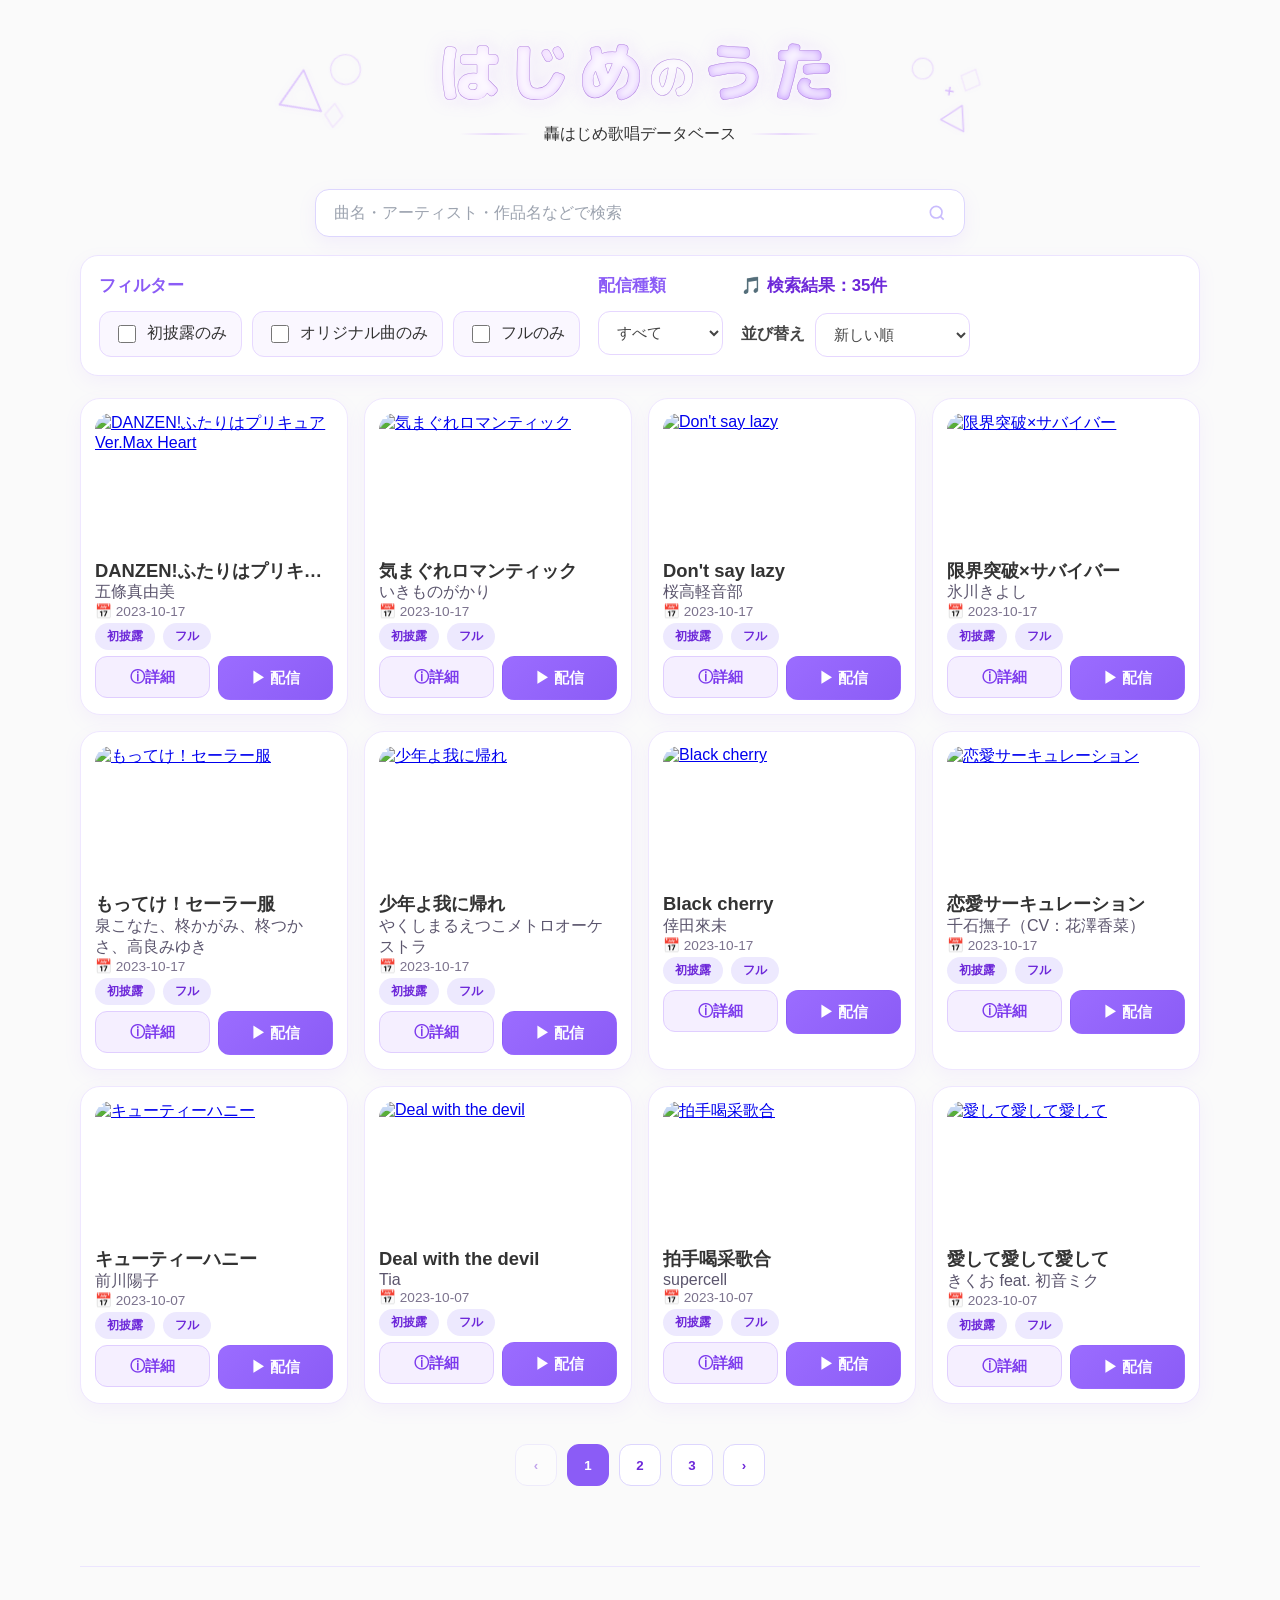
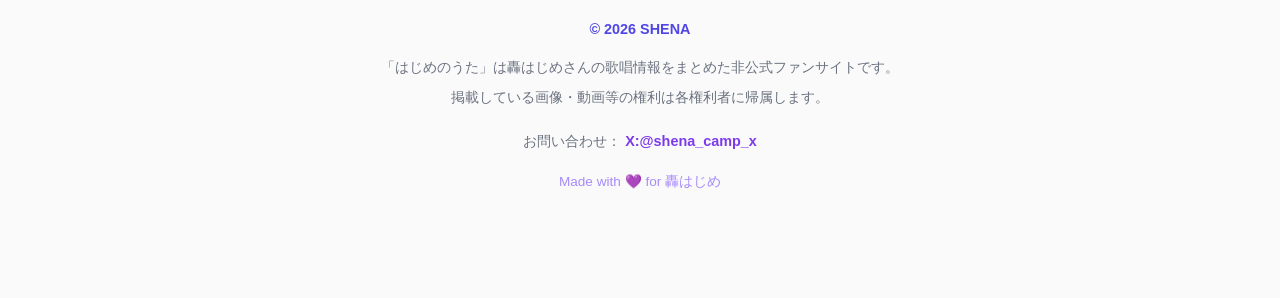
==== index.html @ 0d9c431d "20260808_Add Google Analytics" ====
<!DOCTYPE html>
<html lang="ja">
<head>
  <!-- Google tag (gtag.js) -->
<script async src="https://www.googletagmanager.com/gtag/js?id=G-S7LTCV2K3W"></script>
<script>
  window.dataLayer = window.dataLayer || [];
  function gtag(){dataLayer.push(arguments);}
  gtag('js', new Date());

  gtag('config', 'G-S7LTCV2K3W');
</script>
  <meta charset="UTF-8">
  <meta name="viewport" content="width=device-width, initial-scale=1.0">
  <title>はじめのうた | 轟はじめ歌唱データベース</title>
  <link rel="preconnect" href="https://fonts.googleapis.com">
  <link rel="preconnect" href="https://fonts.gstatic.com" crossorigin>
  <link href="https://fonts.googleapis.com/css2?family=M+PLUS+Rounded+1c:wght@400;700;800&family=Zen+Maru+Gothic:wght@400;700;900&display=swap" rel="stylesheet">
  <link rel="stylesheet" href="./style.css">
</head>
<body>
  <div class="page-title">
    <svg class="title-decor title-decor-left" viewBox="0 0 140 140" aria-hidden="true">
      <polygon class="decor-shape decor-triangle" points="-2,52 46,22 46,82" />
      <circle class="decor-shape decor-circle" cx="92" cy="38" r="20" />
      <polygon class="decor-shape decor-diamond" points="72,80 84,96 72,112 60,96" />
    </svg>
  
    <div class="title-content">
      <h1>
        はじめ<span class="small-no">の</span>うた
      </h1>
      <p class="subtitle">轟はじめ歌唱データベース</p>
    </div>
  
    <svg class="title-decor title-decor-right" viewBox="0 0 160 160" aria-hidden="true">
      <circle class="decor-shape decor-circle" cx="38" cy="44" r="16" />
      <polygon class="decor-shape decor-diamond" points="104,24 120,42 104,60 88,42" />
      <path class="decor-shape decor-plus" d="M92 70h-14M85 63v14" />
      <polygon class="decor-shape decor-triangle" points="70,116 104,96 104,136" />
    </svg>
  </div>
  <div class="sticky-search-area">
  <div class="search-wrapper">
   <input
    type="text"
    id="search"
    placeholder="曲名・アーティスト・作品名などで検索">
  </div>
  <div class="filter-area">

    <button
    type="button"
    id="filter-toggle"
    class="filter-toggle">
    <span class="filter-toggle-text">
        絞り込み・並び替え
    </span>
    <span id="filter-toggle-icon">▼</span>
    </button>
   <div id="filter-content">

    <div class="filter-section">
      <div class="filter-title">フィルター</div>
      <div class="filter-options">
        <label><input type="checkbox" id="filter-first"> 初披露のみ</label>
        <label><input type="checkbox" id="filter-original"> オリジナル曲のみ</label>
        <label><input type="checkbox" id="filter-full"> フルのみ</label>
      </div>
    </div>

    <div class="filter-section">
      <div class="filter-title">配信種類</div>
      <select id="filter-stream-type">
        <option value="all">すべて</option>
        <option value="karaoke">歌枠</option>
        <option value="live">ライブ</option>
        <option value="relay">歌枠リレー</option>
        <option value="collaboration">コラボ</option>
        <option value="event">イベント</option>
        <option value="others">その他</option>
      </select>
    </div>

    <div class="filter-section result-area">
    <div id="result-count" class="filter-title">
        🎵 検索結果：0件
    </div>
      <div class="sort-row">
        <label for="sort-order">並び替え</label>
        <select id="sort-order">
          <option value="newest">新しい順</option>
          <option value="oldest">古い順</option>
          <option value="title">曲名順</option>
          <option value="artist">アーティスト順</option>
        </select>
      </div>
    </div>
   </div>
  </div>
  </div>
 </div>
  <div id="result">読み込み中...</div>

  <nav
  id="pagination"
  class="pagination"
  aria-label="ページネーション">
  </nav>

  <div id="modal-overlay" class="modal-overlay hidden" aria-hidden="true">
  <div class="modal-content" role="dialog" aria-modal="true" aria-labelledby="modal-title">

    <div class="modal-header">
      <button
        type="button"
        class="modal-close"
        aria-label="閉じる">
        &times;
      </button>
    </div>

    <div class="modal-body">

      <div class="modal-thumbnail-wrap">

    <a
      id="modal-thumbnail-link"
      href="#"
      target="_blank"
      rel="noopener noreferrer">
      <img
          id="modal-thumbnail"
          class="modal-thumbnail"
          src=""
          alt="">
    </a>

      <div class="modal-info-grid">

        <div class="modal-info-card">
          <div class="modal-info-label">🎵 曲名</div>
          <div id="modal-song-title" class="modal-info-value"></div>
        </div>

        <div class="modal-info-card">
          <div class="modal-info-label">👤 アーティスト</div>
          <div id="modal-artist" class="modal-info-value"></div>
        </div>

        <div class="modal-info-card">
          <div class="modal-info-label">📺 作品名</div>
          <div id="modal-work-title" class="modal-info-value"></div>
        </div>

      </div>

      <div class="modal-section">
        <div class="modal-section-title">
          配信情報
        </div>

        <div
          id="modal-stream-info"
          class="modal-section-list">
        </div>
      </div>

      <div class="modal-section">
        <div class="modal-section-title">
          歌唱情報
        </div>

        <div
          id="modal-singing-info"
          class="modal-badge-group">
        </div>
      </div>

      <div
        id="modal-duet-partner-section"
        class="modal-section hidden">

        <div class="modal-section-title">
          デュエット相手
        </div>

        <div
          id="modal-duet-partner"
          class="modal-info-value">
        </div>

      </div>

    </div>
    </div>
    <div class="modal-footer">
      <a
        id="modal-watch-button"
        class="modal-action-button"
        href="#"
        target="_blank"
        rel="noopener noreferrer">
        ▶ 配信を見る
      </a>
    </div>

  </div>
 </div>

 <button
  id="back-to-top"
  class="back-to-top"
  aria-label="ページ上部へ戻る">
  ↑
 </button>

 <footer class="site-footer">
  <p class="footer-copy">
    © 2026 SHENA
  </p>

  <p class="footer-text">
    「はじめのうた」は轟はじめさんの歌唱情報をまとめた非公式ファンサイトです。
  </p>

  <p class="footer-text">
    掲載している画像・動画等の権利は各権利者に帰属します。
  </p>

  <p class="footer-contact">
    お問い合わせ：
    <a
      href="https://x.com/shena_camp_x"
      target="_blank"
      rel="noopener noreferrer">
      X:@shena_camp_x
    </a>
  </p>
  
  <p class="footer-message">
  Made with 💜 for 轟はじめ
 </p>
</footer>

  <script src="./app.js"></script>
</body>
</html>
---- style.css ----
body {
  font-family: "Segoe UI", sans-serif;
  background: #fafafa;
  padding: 24px 20px 40px;
  color: #333;
  max-width: 1120px;
  margin: 0 auto;
  position:relative;
}

.page-title {
  position: relative;
  text-align: center;
  margin: 8px 0 28px;
  padding: 4px 0 0;
  isolation: isolate;
}

.title-content {
  position: relative;
  z-index: 1;
  display: inline-block;
}

.title-decor {
  position: absolute;
  top: 50%;
  width: 104px;
  height: 104px;
  transform: translateY(-50%);
  pointer-events: none;
  opacity: 0.95;
  z-index: 0;
  overflow: visible;

  transition: all 0.3s ease;
}

.title-decor-left {
  left: 18%;
  transform: translateY(-50%) rotate(-11deg);
}

.title-decor-right {
  right: 18%;
  transform: translateY(-50%) rotate(9deg);
}

.decor-shape {
  fill: none;
  stroke: #ffffff;
  stroke-width: 2.4;
  stroke-linecap: round;
  stroke-linejoin: round;
  filter: drop-shadow(0 0 8px rgba(181,124,255,.22));
  animation: floatDecor 6s ease-in-out infinite;
  transform-origin: center center;
}

.decor-triangle {
  stroke: #c79cff;
  fill: none;
  opacity: 0.55;
  animation-duration: 6.4s;
  animation-delay: -1s;
  transform: rotate(-12deg);
  transform-origin: center;
}

.decor-circle {
  stroke: #d9b8ff;
  fill: none;
  opacity: 0.45;
  animation-duration: 5.4s;
  animation-delay: -0.6s;
  stroke-width: 1.8;
}

.decor-diamond {
  stroke: #e6ccff;
  fill: none;
  opacity: 0.40;
  animation-duration: 6.8s;
  animation-delay: -1.4s;
  transform: rotate(16deg);
  transform-origin: center;
}

.decor-plus {
  stroke: #b57cff;
  stroke-width: 2.8;
  opacity: 0.50;
  animation-duration: 5.8s;
  animation-delay: -2s;
  transform: scale(.82);
  transform-origin: center;
}

@keyframes floatDecor {
  0%, 100% {
    transform: translateY(0) rotate(0deg);
  }
  50% {
    transform: translateY(-3px) rotate(1.4deg);
  }
}

@media (max-width: 768px) {
  .title-decor {
    width: 72px;
    height: 72px;
    opacity: 0.8;
  }

  .title-decor-left {
    left: 2%;
  }

  .title-decor-right {
    right: 2%;
  }

  .decor-shape {
    stroke-width: 2;
  }
}
.page-title h1 {
  font-family: "M PLUS Rounded 1c", "Zen Maru Gothic", "Segoe UI", sans-serif;
  font-size: clamp(2.8rem, 6vw, 4rem);
  font-weight: 900;
  margin: 0 0 2px;
  line-height: 1.12;
  letter-spacing: 0.1em;

  color: #ffffff;
  background: linear-gradient(
   135deg,
   #ffffff 0%,
   #f4ddff 20%,
   #d9b8ff 55%,
   #b57cff 100%
  );
  -webkit-background-clip: text;
  background-clip: text;
  -webkit-text-fill-color: transparent;

  text-shadow:
    0 0 8px rgba(255,255,255,.9),
    0 0 18px rgba(191,139,255,.25);

  -webkit-text-stroke: 0.5px #b387de;
}

.small-no{
    font-size:0.72em;
    display:inline-block;
    transform:translateY(-0.05em);
}

.page-title .subtitle{
    display:flex;
    align-items:center;
    justify-content:center;
    gap:14px;
}

.page-title .subtitle::before,
.page-title .subtitle::after{
    content:"";
    width:70px;
    height:2px;
    border-radius:999px;
    background:linear-gradient(
        to right,
        transparent,
        #d9b8ff,
        transparent
    );
    opacity:.55;
}

#search {
  display: block;
  width: 100%;
  max-width: 650px;
  box-sizing: border-box;

  padding: 14px 52px 14px 18px;

  border: 1px solid #ddd6fe;
  border-radius: 14px;

  font-size: 1rem;

  margin: 0 auto 18px;

  background: #ffffff;

  box-shadow:
    0 6px 18px rgba(181,124,255,.10);

  transition:
    .25s ease;
}

#search:focus {
  outline: none;

  border-color: #b57cff;

  box-shadow:
    0 0 0 4px rgba(181,124,255,.18),
    0 10px 24px rgba(181,124,255,.18);
}

#search::placeholder{
    color:#9ca3af;
    transition:.25s;
}

#search:focus::placeholder{
    color:#c4b5fd;
}

.filter-area {
  background: #ffffff;
  border: 1px solid #ece4ff;
  border-radius: 18px;
  padding: 18px;
  margin-bottom: 22px;
  box-shadow:
    0 6px 18px rgba(181,124,255,.08);
  display: flex;
  flex-wrap: wrap;
  gap: 18px;
}

.filter-section {
  display: flex;
  flex-direction: column;
  gap: 8px;
}

.filter-title{
  font-size:1.05rem;
  font-weight:800;
  color:#8b5cf6;
  margin-bottom:6px;
}

.filter-options {
  display: flex;
  flex-wrap: wrap;
  gap: 10px;
}

.filter-options label{
  display:inline-flex;
  align-items:center;
  gap:8px;
  padding:10px 14px;
  background:#faf7ff;
  border:1px solid #e7d9ff;
  border-radius:12px;
  cursor:pointer;
  transition:.2s;
}

.filter-options input[type="checkbox"]{
  accent-color:#8b5cf6;
  width:18px;
  height:18px;
  cursor:pointer;
}

.filter-options label:hover{
  background:#f6f1ff;
  border-color:#c4b5fd;
  transform:translateY(-1px);
  box-shadow:0 4px 12px rgba(181,124,255,.10);
}

.filter-section select{
  height: 44px;
  padding: 0 14px;
  border: 1px solid #e6d7ff;
  border-radius: 12px;
  background: #ffffff;
  font-size: 0.95rem;
  font-weight: 500;
  color: #444;
  cursor: pointer;
  transition: .2s;
}

.filter-section select:hover {
  border-color: #b57cff;
}

.filter-section select:focus{
  outline: none;
  border-color: #9b6cff;
  box-shadow: 0 0 0 3px rgba(181,124,255,.18);
}

#song-list {
  display: grid;
  grid-template-columns: repeat(auto-fill, minmax(260px, 1fr));
  gap: 16px;
  padding: 0px;
}

.song-card {
  background:#ffffff;
  border:1px solid #efe7ff;
  border-radius:20px;
  padding:14px;
  display:flex;
  flex-direction:column;
  gap:12px;
  box-shadow:
      0 6px 18px rgba(181,124,255,.08);
  transition:
      transform .22s ease,
      box-shadow .22s ease,
      border-color .22s ease;
}

.song-card:hover{
  transform:translateY(-6px);
  border-color:#d8c0ff;
  box-shadow:
      0 14px 34px rgba(181,124,255,.16);
}

.song-title {
  font-size: 1.15rem;
  font-weight: 800;
  margin: 0;
  line-height: 1.3;

  white-space: nowrap;
  overflow: hidden;
  text-overflow: ellipsis;
}

.artist {
  color: #5b556d;
  font-size: 1rem;
  margin: 0;
}

.live-date {
  color: #7b728d;
  font-size: 0.85rem;
  font-weight: 500;
}

.badge-row {
  display: flex;
  flex-wrap: wrap;
  gap: 8px;
  margin-top: 4px;
}

.badge-pill {
  display: inline-flex;
  align-items: center;
  padding: 5px 12px;
  border-radius: 999px;
  font-size: 0.78rem;
  font-weight: 700;
  background: #f3f4f6;
  color: #374151;
}

.badge-first{
    background:#ede9fe;
    color:#6d28d9;
}

.badge-full{
    background:#ede9fe;
    color:#6d28d9;
}

.badge-original{
    background:#f5f3ff;
    color:#7c3aed;
}

.card-actions{
    display:flex;
    gap:8px;
    margin-top:6px;
}

.card-button,
.live-link {
  flex: 1;
  text-align: center;
  border-radius: 12px;
  height: 42px;
  padding: 0 14px;
  display: flex;
  align-items: center;
  justify-content: center;
  font-size: 0.92rem;
  font-weight: 700;
  text-decoration: none;
  border: 1px solid transparent;
  transition:
    background-color .2s ease,
    transform .15s ease,
    box-shadow .2s ease;
}

.card-button{
    background:#f5efff;
    border:1px solid #e0ceff;
    color:#7c3aed;
    cursor:pointer;
}

.card-button:hover{
    background:#efe6ff;
    transform:translateY(-2px);
    box-shadow:
        0 6px 18px rgba(181,124,255,.18);
}

.live-link{
    background:linear-gradient(
        135deg,
        #9b6cff,
        #8b5cf6
    );
    color:#fff;
}

.live-link:hover{
    background:#8b5cf6;
    transform:translateY(-2px);
    box-shadow:
        0 6px 18px rgba(181,124,255,.18);
}

.thumbnail {
  width: 100%;
  aspect-ratio: 16 / 9;
  display: block;
  object-fit: cover;
  border-radius: 16px;
  margin-bottom: 12px;
  transition:
    transform .25s ease;
  cursor:pointer;
}

.thumbnail-link{
    display:block;
    overflow:hidden;
    border-radius:16px;
}

.song-card:hover .thumbnail{

    transform:scale(1.02);

}

.result-area {
  display: flex;
  flex-direction: column;
  gap: 10px;
  min-width: 260px;
  flex:1;
}

#result-count{
  font-size:1.05rem;
  font-weight:800;
  color:#6d28d9;
}

.sort-row {
  display: flex;
  align-items: center;
  gap: 10px;
  flex-wrap: wrap;
}

.sort-row label {
  font-weight: 600;
  color: #444;
}

.sort-row select {
  height: 44px;
  padding: 0 14px;
  border: 1px solid #e6d7ff;
  border-radius: 12px;
  background: #ffffff;
  font-size: 0.95rem;
  font-weight: 500;
  color: #444;
  cursor: pointer;
  transition: .2s;
}

.sort-row select:hover {
  border-color: #b57cff;
}

.sort-row select:focus {
  outline: none;
  border-color: #9b6cff;
  box-shadow: 0 0 0 3px rgba(181,124,255,.18);
}

body.modal-open {
  overflow: hidden;
}

.modal-overlay {
  position: fixed;
  inset: 0;
  z-index: 1000;
  display: flex;
  align-items: center;
  justify-content: center;
  padding: 24px;
  background: rgba(32, 18, 71, 0.45);
  backdrop-filter: blur(6px);
}

.modal-overlay.hidden {
  display: none;
}

.modal-content {
  width: min(700px, 100%);
  max-width: 700px;
  max-height: 90vh;
  overflow-y: auto;
  scrollbar-gutter: stable;
  overflow-x: hidden;
  background: #ffffff;
  border-radius: 24px;
  box-shadow: 0 30px 70px rgba(87, 63, 140, 0.18);
  display: flex;
  flex-direction: column;
}

.modal-header{
    position:sticky;
    top:0;

    display:flex;
    justify-content:flex-end;

    padding:18px 24px 8px;

    background:#fff;

    z-index:20;
}

.modal-header h2 {
  margin: 0;
  font-size: 1.35rem;
}

.modal-subtitle {
  margin: 6px 0 0;
  color: #6b7280;
  font-size: 0.95rem;
}

.modal-close {
  border: none;
  background: #f4f1ff;
  color: #4b3c86;
  width: 42px;
  height: 42px;
  border-radius: 50%;
  font-size: 1.5rem;
  cursor: pointer;
}

.modal-body {
  padding:8px 24px 24px;
  display: grid;
  gap: 20px;
}

.modal-thumbnail-wrap {
  width: 100%;
  overflow: hidden;
  border-radius: 18px;
}

.modal-thumbnail {
    width:100%;
    aspect-ratio:16/9;
    object-fit:cover;
    display:block;
    cursor:pointer;
    transition:
        transform .25s ease,
        filter .25s ease;
}

#modal-thumbnail-link{
    display:block;
    overflow:hidden;
    border-radius:18px;
}

#modal-thumbnail-link:hover .modal-thumbnail{
    transform:scale(1.03);
    filter:brightness(.94);
}

#modal-thumbnail-link{
    display:block;
    border-radius:18px;
    overflow:hidden;
}

.thumbnail-link:hover .thumbnail,
#modal-thumbnail-link:hover .modal-thumbnail{

    transform:scale(1.03);

    filter:brightness(.95);

}

.modal-info-grid {
  display: grid;
  gap: 14px;
  margin-top: 16px;
}

.modal-info-card {
  display: grid;
  gap: 8px;
  padding: 18px;
  background: #f8f2ff;
  border-radius: 18px;
}

.modal-info-label {
  font-size: 0.88rem;
  color: #6b7280;
  font-weight: 700;
}

.modal-info-value {
  font-size: 1rem;
  font-weight: 700;
  color: #1f2937;
  line-height: 1.5;
  word-break: break-word;
}

.modal-section {
  display: grid;
  gap: 12px;
  margin-top: 16px;
}

.modal-section-title {
  font-size: 0.95rem;
  color: #4b5563;
  font-weight: 700;
}

.modal-section-list {
  display: grid;
  gap: 10px;
}

.modal-info-row {
  display: flex;
  justify-content: space-between;
  gap: 16px;
  padding: 12px 16px;
  background: #f9fafb;
  border-radius: 12px;
  align-items:flex-start;
}

.modal-info-row .modal-info-label {
  min-width:120px;
  flex-shrink:0;
  white-space:nowrap;
}

.modal-info-row .modal-info-value{
  flex:1;
  text-align:left;
  white-space:normal;
  word-break:break-word;
}

.modal-badge-group {
  display: flex;
  flex-wrap: wrap;
  gap: 10px;
}

.modal-badge {
  display: inline-flex;
  align-items: center;
  gap: 8px;
  padding: 10px 14px;
  border-radius: 999px;
  background:#ede9fe;
  color:#6d28d9;
  font-weight: 700;
  font-size: 0.95rem;
}

.modal-badge--active {
  background:#ede9fe;
  color:#6d28d9;
}

.hidden {
  display: none;
}

.modal-footer {
  padding:20px 24px 28px;
}

.modal-action-button {
  display: inline-flex;
  width: 100%;
  box-sizing:border-box;
  justify-content: center;
  padding: 15px 18px;
  border-radius: 16px;
  background: #7c3aed;
  color: #ffffff;
  font-size: 1rem;
  font-weight: 800;
  text-decoration: none;
  transition:
    background-color .2s ease,
    transform .2s ease,
    box-shadow .2s ease;
}

.modal-action-button:hover{
  background:#6d28d9;
  transform:translateY(-2px);
  box-shadow:0 8px 20px rgba(124,58,237,.28);
}

@media (max-width: 560px) {
  .modal-content {
    border-radius: 18px;
  }

  .modal-header,
  .modal-body,
  .modal-footer {
    padding-left: 18px;
    padding-right: 18px;
  }
}

.modal-content{
    scrollbar-width:thin;
    scrollbar-color:#d8c3ff transparent;
}

.modal-content::-webkit-scrollbar{
    width:8px;
}

.modal-content::-webkit-scrollbar-track{
    margin:18px 0;
    background:transparent;
}

.modal-content::-webkit-scrollbar-thumb{
    background:#d8c3ff;
    border-radius:999px;
}

.search-wrapper{
    position:relative;
    max-width:650px;
    margin:0 auto 18px;
}

.search-wrapper::after{
    content:"";

    position:absolute;

    right:18px;
    top:50%;

    width:20px;
    height:20px;

    transform:translateY(-50%);

    background-repeat:no-repeat;
    background-size:contain;

    background-image:url("data:image/svg+xml,%3Csvg xmlns='http://www.w3.org/2000/svg' fill='none' viewBox='0 0 24 24' stroke='%23c4b5fd' stroke-width='2'%3E%3Ccircle cx='11' cy='11' r='7'/%3E%3Cpath d='m20 20-4-4'/%3E%3C/svg%3E");

    pointer-events:none;

    opacity:.9;

    transition:.25s ease;
}

.search-wrapper:focus-within::after{
    opacity:1;
    transform:translateY(-50%) scale(1.08);
}

/* フィルター開閉ボタン（PCでは非表示） */
.filter-toggle{
    display:none;
}

#filter-content{
  display: contents;
}

/* ==========================================
   Responsive（768px以下）
========================================== */

@media (max-width:768px){

  body{
    padding: 12px;
  }


  /* ==========================================
   上部固定エリア
========================================== */

 .sticky-search-area{
    position: sticky;
    top: 0;
    z-index: 100;

    background:#fafafa;

    padding-top:12px;
    padding-bottom:12px;

  }
  /* ---------- タイトル ---------- */

  .page-title{
    margin-bottom:20px;
  }

  .title-decor{
    display:none;
  }

  .page-title h1{
    font-size:2.7rem;
  }

  .page-title .subtitle::before,
  .page-title .subtitle::after{
    width:40px;
  }

  /* ---------- 検索 ---------- */

  .search-wrapper{
    margin-bottom:16px;
  }

  #search{
    max-width:100%;
    margin-bottom:0;
    padding:14px 48px 14px 16px;
  }

  /* ---------- フィルター ---------- */
  .filter-toggle{

    display:flex;
    align-items:center;
    justify-content:space-between;

    width:100%;


    padding:12px 18px;

    background:#fff;
    border:none;
    box-sizing:border-box;

    font-family:inherit;
    font-size:1rem;
    font-weight:700;
    color:#7b2ff7;

    cursor:pointer;
}

  .filter-toggle:hover{

    color:#6d28d9;

  }

.filter-toggle:focus-visible{
    outline:none;
}

#filter-toggle-icon{

    display:inline-block;

    font-size:.9rem;

    transition:transform .25s ease;

}

.filter-toggle-text{

    display:flex;

    align-items:center;

    gap:10px;

}

.filter-icon{

    font-size:1rem;

}

  #filter-content{

    display:block;

    max-height:0;

    opacity:0;

    overflow:hidden;

    padding:0 18px;

    transition:
      max-height .35s ease,
      opacity .25s ease,
      padding .25s ease;

}

 #filter-content.open{

    max-height:700px;

    opacity:1;

    padding:0 18px 18px;

}

  .filter-area{

    flex-direction:column;

    gap:0;

    padding:0;

    overflow:hidden;

    border:1px solid #ddd6fe;
    border-radius:14px;

    background:#fff;

    box-shadow:
      0 4px 14px rgba(181,124,255,.08);
    margin-bottom:10px;

}

  .filter-section{
    margin-top:14px;
    width:100%;
    margin-top:22px;
    margin-bottom:0;

}
  .filter-section:last-child{
    margin-bottom:0;
  }

  .filter-options{
    flex-direction:column;
  }

  .filter-options label{
    width:100%;
    box-sizing:border-box;
  }

  .filter-section select{
    width:100%;
  }

  .result-area{
    min-width:auto;
  }

  .sort-row{
    flex-direction:column;
    align-items:stretch;
  }

  .sort-row select{
    width:100%;
  }

  /* ---------- カード ---------- */

  #song-list{
  width: 100%;
  grid-template-columns: 1fr;
  gap: 18px;
  box-sizing: border-box;
 }

  .song-card{
  width: 100%;
  max-width: 100%;
  box-sizing: border-box;
  padding: 16px;
 }

 .card-actions{
  gap:12px;
 }
  .card-button,
  .live-link{

    height:46px;

  }

  /* ---------- モーダル ---------- */

  .modal-overlay{

    padding:12px;

  }

  .modal-content{

    max-height:95vh;

    border-radius:18px;

  }

  .modal-header{

    position: sticky;

    top: 0;

    z-index: 10;

    background: rgba(255,255,255,.75);

    backdrop-filter: blur(8px);

}

  .modal-body{

    padding:8px 16px 20px;

  }

  .modal-footer{

    padding:18px 16px 20px;

  }

  .modal-info-row{

    flex-direction:column;

    gap:4px;

  }

  .modal-info-row .modal-info-label{

    min-width:auto;

  }

  #song-list{
  width:100%;
  max-width:100%;
  }

 .song-card{
  width:100%;
  max-width:100%;
  min-width:0;
  }

 .thumbnail{
  width:100%;
  max-width:100%;
  }
}

/* ==========================================
   上に戻るボタン
========================================== */

.back-to-top{

  position: fixed;

  right: max(20px, calc((100vw - 1120px) / 2 + 20px));
  bottom: 20px;

  width: 52px;
  height: 52px;

  border: none;
  border-radius: 50%;

  background: #8b5cf6;
  color: #fff;

  font-size: 1.4rem;
  font-weight: bold;

  cursor: pointer;
  opacity: 0;
  visibility: hidden;
  pointer-events: none;
  transform: translateY(12px);

  box-shadow:
    0 8px 20px rgba(139,92,246,.25);

  transition:
    opacity .25s ease,
    transform .25s ease,
    background .2s ease,
    box-shadow .2s ease;

  z-index: 999;
}

.back-to-top:hover{

  background:#7c3aed;

  transform:translateY(-3px);

  box-shadow:
    0 12px 28px rgba(139,92,246,.35);

}

.back-to-top.show{

  opacity: 1;

  visibility: visible;

  pointer-events: auto;

  transform: translateY(0);

}

/* ========================================
   Footer
======================================== */

.site-footer{
    margin-top:80px;
    padding:36px 20px 48px;

    text-align:center;

    border-top:1px solid #ece5ff;

    color:#6b7280;
    font-size:.9rem;
    line-height:1.8;
}

.footer-copy{
    font-weight:700;
    color:#4f46e5;
    margin-bottom:12px;
}

.footer-text{
    margin:4px 0;
}

.footer-contact{
    margin-top:18px;
}

.footer-contact a{
    color:#7c3aed;
    text-decoration:none;
    font-weight:600;
}

.footer-contact a:hover{
    text-decoration:underline;
}

.footer-message{
    margin-bottom:16px;
    color:#a78bfa;
    font-size:.85rem;
}

/* ========================================
   Pagination
======================================== */

.pagination{

  display:flex;
  justify-content:center;
  align-items:center;
  gap:10px;

  margin:40px 0 24px;

  flex-wrap:wrap;

}

.pagination-button{

  width:42px;
  height:42px;

  border:none;

  border-radius:12px;

  background:#ffffff;

  border:1px solid #ddd6fe;

  color:#6d28d9;

  font-weight:700;

  cursor:pointer;

  transition:.2s;

}

.pagination-button:hover{

  background:#f5efff;

  transform:translateY(-2px);

}

.pagination-button.active{

  background:#8b5cf6;

  color:#ffffff;

  border-color:#8b5cf6;

}

.pagination-button:disabled{

  opacity:.4;

  cursor:default;

  transform:none;

}

.pagination-button:disabled:hover{

  background:#ffffff;

}
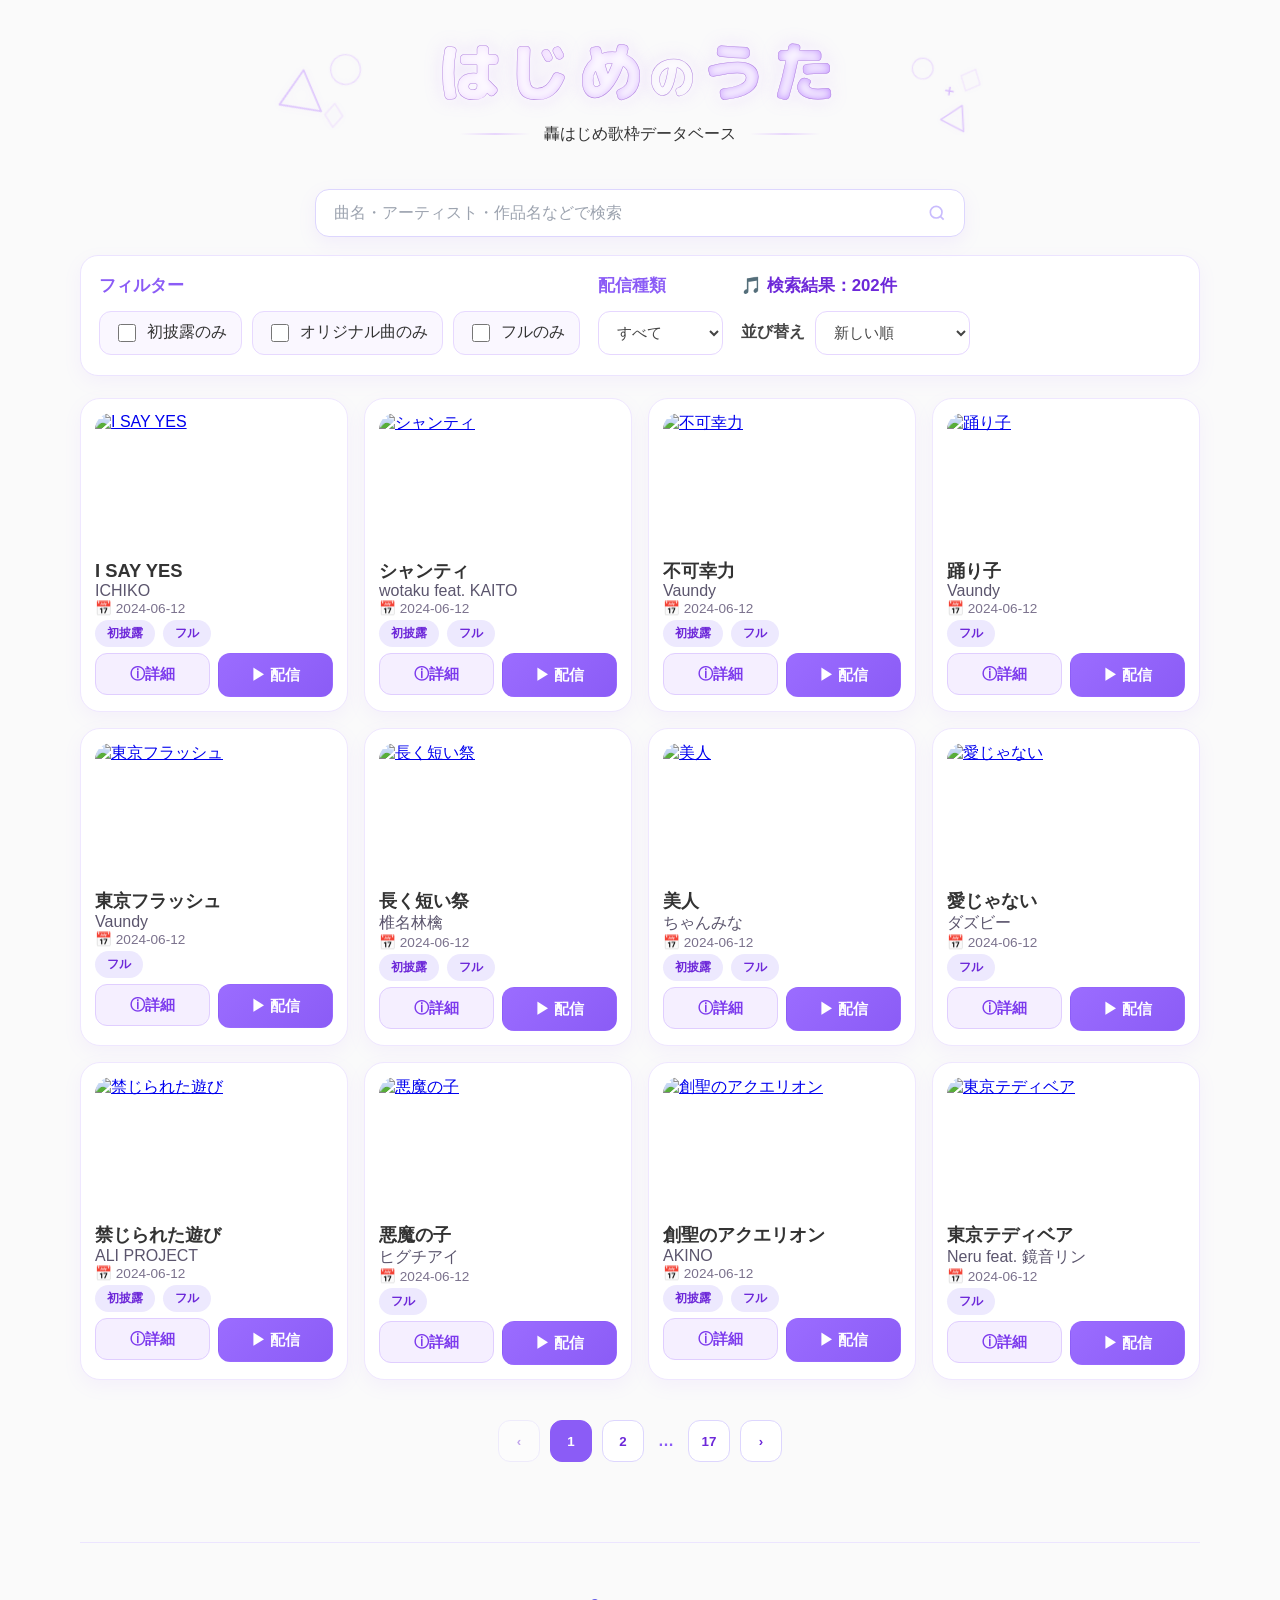
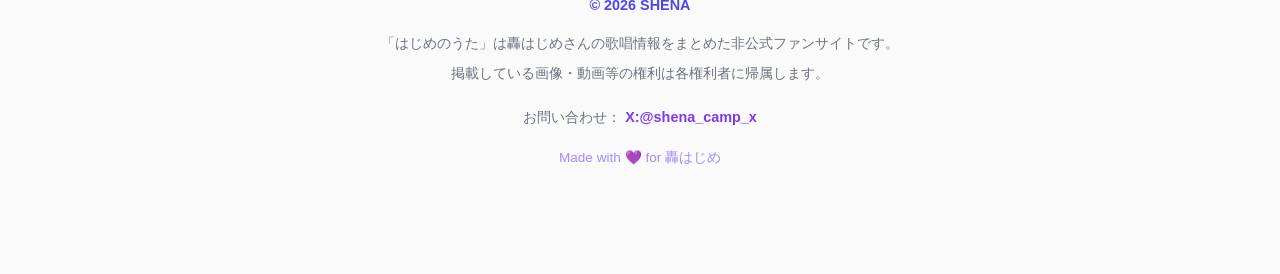
==== commit 61b80deb: "20260811_Ver.1.1.0 ・ページ番号省略表示 ・ロゴクリックで初期状態へ戻る ・フィルターUIの高さ調整 ・並び替えUIの位置調整" ====
--- a/index.html
+++ b/index.html
@@ -12,7 +12,7 @@
 </script>
   <meta charset="UTF-8">
   <meta name="viewport" content="width=device-width, initial-scale=1.0">
-  <title>はじめのうた | 轟はじめ歌唱データベース</title>
+  <title>はじめのうた | 轟はじめ歌枠データベース</title>
   <link rel="preconnect" href="https://fonts.googleapis.com">
   <link rel="preconnect" href="https://fonts.gstatic.com" crossorigin>
   <link href="https://fonts.googleapis.com/css2?family=M+PLUS+Rounded+1c:wght@400;700;800&family=Zen+Maru+Gothic:wght@400;700;900&display=swap" rel="stylesheet">
@@ -26,12 +26,12 @@
       <polygon class="decor-shape decor-diamond" points="72,80 84,96 72,112 60,96" />
     </svg>
   
-    <div class="title-content">
-      <h1>
-        はじめ<span class="small-no">の</span>うた
-      </h1>
-      <p class="subtitle">轟はじめ歌唱データベース</p>
-    </div>
+    <a href="/" class="title-content">
+     <h1>
+      はじめ<span class="small-no">の</span>うた
+     </h1>
+     <p class="subtitle">轟はじめ歌枠データベース</p>
+    </a>
   
     <svg class="title-decor title-decor-right" viewBox="0 0 160 160" aria-hidden="true">
       <circle class="decor-shape decor-circle" cx="38" cy="44" r="16" />
--- a/style.css
+++ b/style.css
@@ -20,6 +20,14 @@
   position: relative;
   z-index: 1;
   display: inline-block;
+
+  color: inherit;
+  text-decoration: none;
+}
+
+.title-content:hover {
+  color: inherit;
+  text-decoration: none;
 }
 
 .title-decor {
@@ -258,7 +266,12 @@
   display:inline-flex;
   align-items:center;
   gap:8px;
-  padding:10px 14px;
+
+  height:44px;
+  box-sizing:border-box;
+
+  padding:0 14px;
+
   background:#faf7ff;
   border:1px solid #e7d9ff;
   border-radius:12px;
@@ -493,6 +506,7 @@
 .sort-row label {
   font-weight: 600;
   color: #444;
+  transform: translateY(-2px);
 }
 
 .sort-row select {
@@ -506,6 +520,7 @@
   color: #444;
   cursor: pointer;
   transition: .2s;
+  transform: translateY(-2px);
 }
 
 .sort-row select:hover {
@@ -1323,4 +1338,17 @@
 
   background:#ffffff;
 
+}
+
+.pagination-ellipsis{
+  display:flex;
+  align-items:center;
+  justify-content:center;
+
+  width:24px;
+  height:42px;
+
+  color:#8b5cf6;
+  font-weight:700;
+  user-select:none;
 }
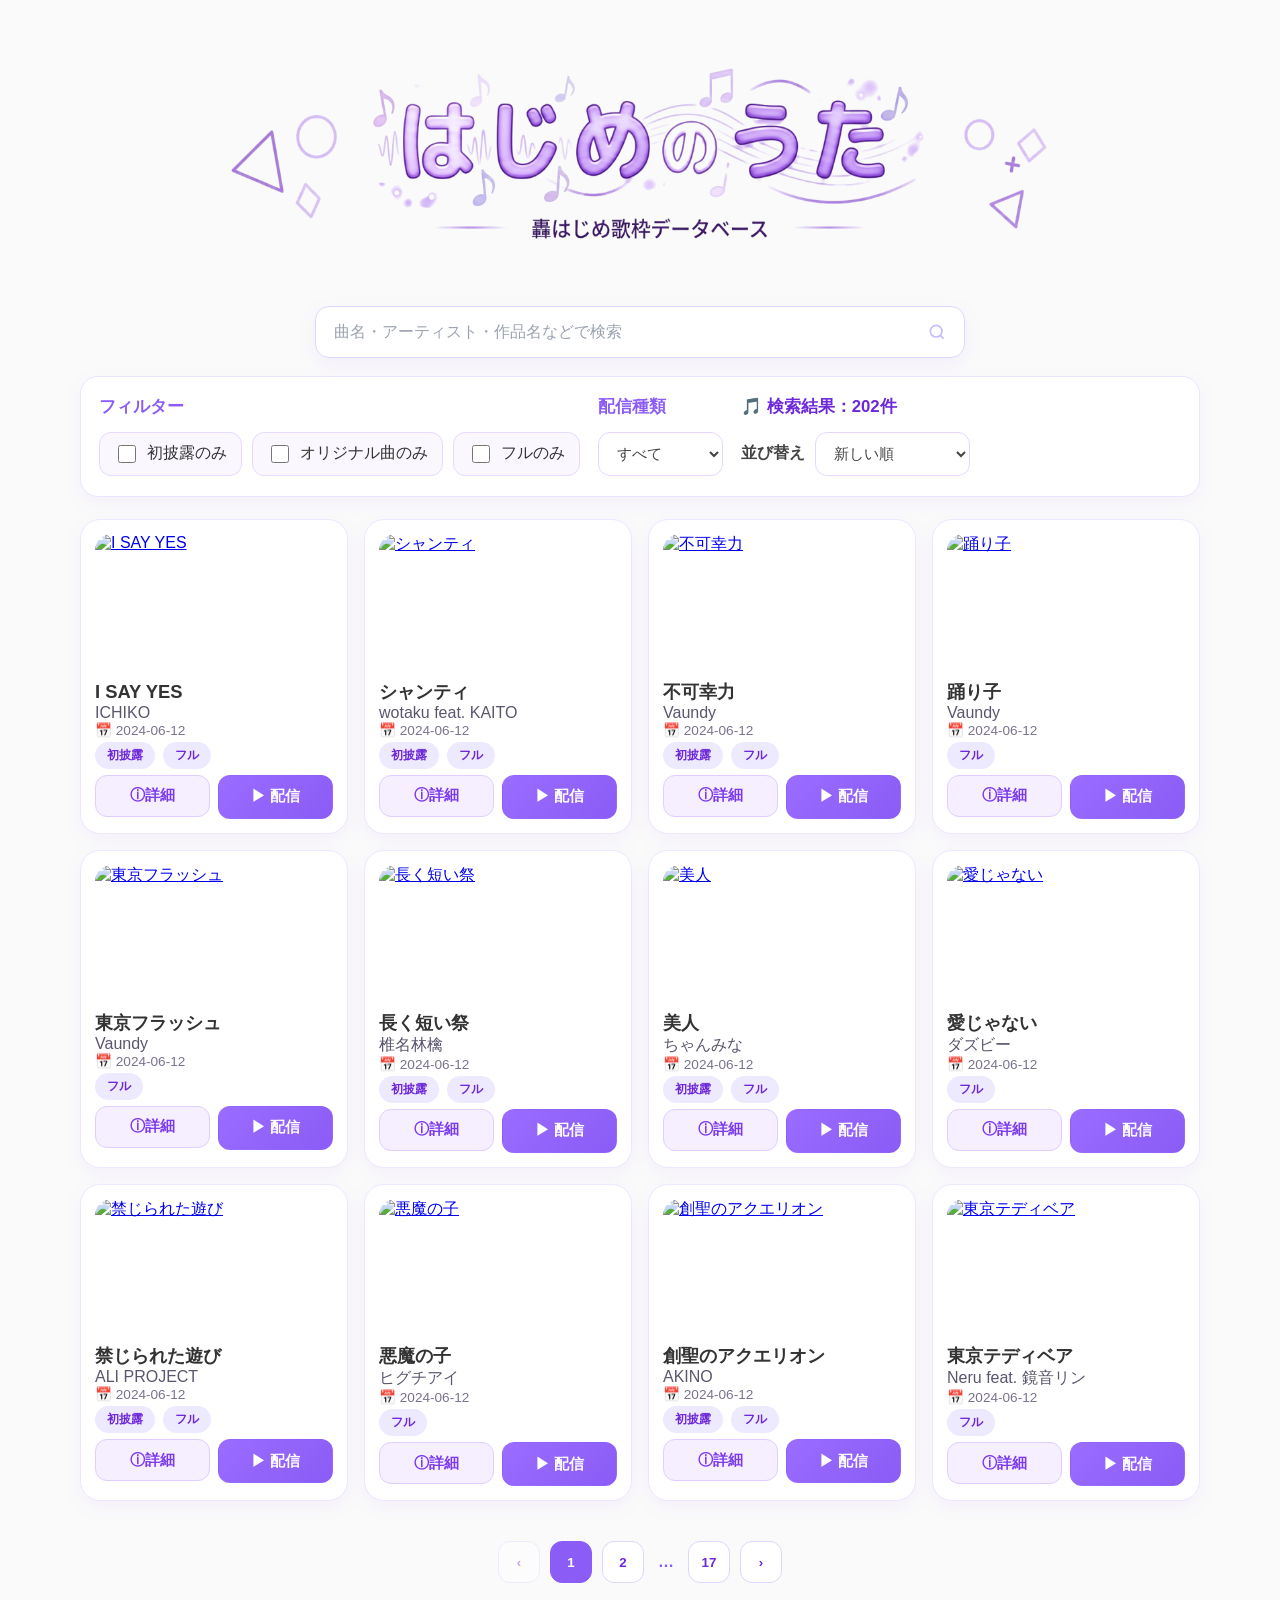
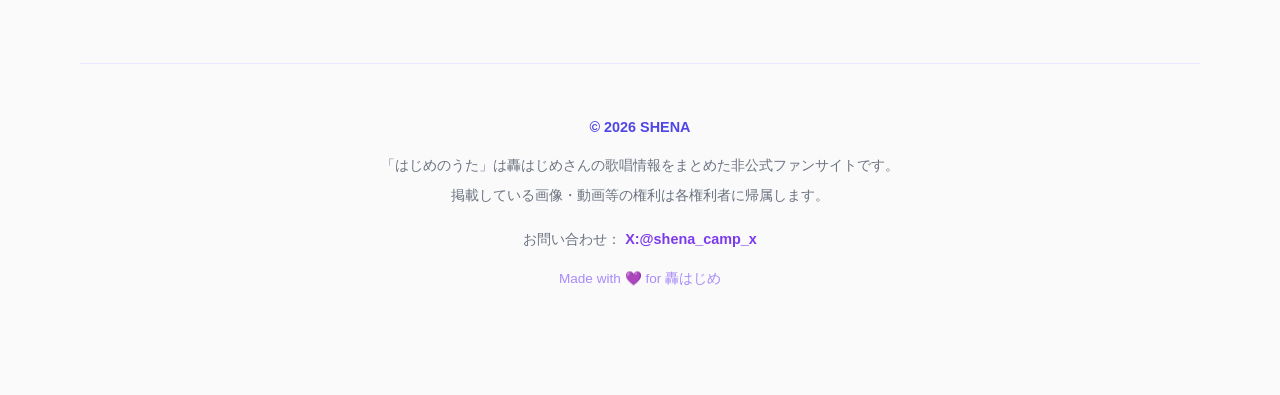
==== commit 19d64062: "20260815_logo.favicon" ====
--- a/index.html
+++ b/index.html
@@ -12,6 +12,7 @@
 </script>
   <meta charset="UTF-8">
   <meta name="viewport" content="width=device-width, initial-scale=1.0">
+  <link rel="icon" href="favicon.png">
   <title>はじめのうた | 轟はじめ歌枠データベース</title>
   <link rel="preconnect" href="https://fonts.googleapis.com">
   <link rel="preconnect" href="https://fonts.gstatic.com" crossorigin>
@@ -20,26 +21,19 @@
 </head>
 <body>
   <div class="page-title">
-    <svg class="title-decor title-decor-left" viewBox="0 0 140 140" aria-hidden="true">
-      <polygon class="decor-shape decor-triangle" points="-2,52 46,22 46,82" />
-      <circle class="decor-shape decor-circle" cx="92" cy="38" r="20" />
-      <polygon class="decor-shape decor-diamond" points="72,80 84,96 72,112 60,96" />
-    </svg>
-  
-    <a href="/" class="title-content">
-     <h1>
-      はじめ<span class="small-no">の</span>うた
-     </h1>
-     <p class="subtitle">轟はじめ歌枠データベース</p>
-    </a>
-  
-    <svg class="title-decor title-decor-right" viewBox="0 0 160 160" aria-hidden="true">
-      <circle class="decor-shape decor-circle" cx="38" cy="44" r="16" />
-      <polygon class="decor-shape decor-diamond" points="104,24 120,42 104,60 88,42" />
-      <path class="decor-shape decor-plus" d="M92 70h-14M85 63v14" />
-      <polygon class="decor-shape decor-triangle" points="70,116 104,96 104,136" />
-    </svg>
-  </div>
+   <a href="/" class="title-content">
+    <h1>
+      <img
+        src="logo.png"
+        alt="はじめのうた"
+        class="site-logo">
+    </h1>
+    <p class="logo-description">
+      轟はじめ歌枠データベース
+    </p>
+   </a>
+  </div>
+
   <div class="sticky-search-area">
   <div class="search-wrapper">
    <input
--- a/style.css
+++ b/style.css
@@ -9,18 +9,12 @@
 }
 
 .page-title {
-  position: relative;
   text-align: center;
-  margin: 8px 0 28px;
-  padding: 4px 0 0;
-  isolation: isolate;
+  margin: 8px 0 16px;
 }
 
 .title-content {
-  position: relative;
-  z-index: 1;
-  display: inline-block;
-
+  display: block;
   color: inherit;
   text-decoration: none;
 }
@@ -28,89 +22,6 @@
 .title-content:hover {
   color: inherit;
   text-decoration: none;
-}
-
-.title-decor {
-  position: absolute;
-  top: 50%;
-  width: 104px;
-  height: 104px;
-  transform: translateY(-50%);
-  pointer-events: none;
-  opacity: 0.95;
-  z-index: 0;
-  overflow: visible;
-
-  transition: all 0.3s ease;
-}
-
-.title-decor-left {
-  left: 18%;
-  transform: translateY(-50%) rotate(-11deg);
-}
-
-.title-decor-right {
-  right: 18%;
-  transform: translateY(-50%) rotate(9deg);
-}
-
-.decor-shape {
-  fill: none;
-  stroke: #ffffff;
-  stroke-width: 2.4;
-  stroke-linecap: round;
-  stroke-linejoin: round;
-  filter: drop-shadow(0 0 8px rgba(181,124,255,.22));
-  animation: floatDecor 6s ease-in-out infinite;
-  transform-origin: center center;
-}
-
-.decor-triangle {
-  stroke: #c79cff;
-  fill: none;
-  opacity: 0.55;
-  animation-duration: 6.4s;
-  animation-delay: -1s;
-  transform: rotate(-12deg);
-  transform-origin: center;
-}
-
-.decor-circle {
-  stroke: #d9b8ff;
-  fill: none;
-  opacity: 0.45;
-  animation-duration: 5.4s;
-  animation-delay: -0.6s;
-  stroke-width: 1.8;
-}
-
-.decor-diamond {
-  stroke: #e6ccff;
-  fill: none;
-  opacity: 0.40;
-  animation-duration: 6.8s;
-  animation-delay: -1.4s;
-  transform: rotate(16deg);
-  transform-origin: center;
-}
-
-.decor-plus {
-  stroke: #b57cff;
-  stroke-width: 2.8;
-  opacity: 0.50;
-  animation-duration: 5.8s;
-  animation-delay: -2s;
-  transform: scale(.82);
-  transform-origin: center;
-}
-
-@keyframes floatDecor {
-  0%, 100% {
-    transform: translateY(0) rotate(0deg);
-  }
-  50% {
-    transform: translateY(-3px) rotate(1.4deg);
-  }
 }
 
 @media (max-width: 768px) {
@@ -132,59 +43,29 @@
     stroke-width: 2;
   }
 }
-.page-title h1 {
-  font-family: "M PLUS Rounded 1c", "Zen Maru Gothic", "Segoe UI", sans-serif;
-  font-size: clamp(2.8rem, 6vw, 4rem);
-  font-weight: 900;
-  margin: 0 0 2px;
-  line-height: 1.12;
-  letter-spacing: 0.1em;
-
-  color: #ffffff;
-  background: linear-gradient(
-   135deg,
-   #ffffff 0%,
-   #f4ddff 20%,
-   #d9b8ff 55%,
-   #b57cff 100%
-  );
-  -webkit-background-clip: text;
-  background-clip: text;
-  -webkit-text-fill-color: transparent;
-
-  text-shadow:
-    0 0 8px rgba(255,255,255,.9),
-    0 0 18px rgba(191,139,255,.25);
-
-  -webkit-text-stroke: 0.5px #b387de;
-}
-
-.small-no{
-    font-size:0.72em;
-    display:inline-block;
-    transform:translateY(-0.05em);
-}
-
-.page-title .subtitle{
-    display:flex;
-    align-items:center;
-    justify-content:center;
-    gap:14px;
-}
-
-.page-title .subtitle::before,
-.page-title .subtitle::after{
-    content:"";
-    width:70px;
-    height:2px;
-    border-radius:999px;
-    background:linear-gradient(
-        to right,
-        transparent,
-        #d9b8ff,
-        transparent
-    );
-    opacity:.55;
+
+/* ========================================
+   サイトロゴ画像
+======================================== */
+
+.site-logo {
+  display: block;
+  width: 100%;
+  max-width: 900px;
+  height: auto;
+  margin: 0 auto;
+}
+
+.logo-description {
+  position: absolute;
+  width: 1px;
+  height: 1px;
+  padding: 0;
+  margin: -1px;
+  overflow: hidden;
+  clip: rect(0, 0, 0, 0);
+  white-space: nowrap;
+  border: 0;
 }
 
 #search {
@@ -199,6 +80,14 @@
   border-radius: 14px;
 
   font-size: 1rem;
+  line-height: 24px;
+  height: 52px;
+
+  font-family: "Segoe UI", sans-serif;
+  font-weight: 400;
+
+  -webkit-appearance: none;
+  appearance: none;
 
   margin: 0 auto 18px;
 
@@ -878,24 +767,6 @@
     padding-bottom:12px;
 
   }
-  /* ---------- タイトル ---------- */
-
-  .page-title{
-    margin-bottom:20px;
-  }
-
-  .title-decor{
-    display:none;
-  }
-
-  .page-title h1{
-    font-size:2.7rem;
-  }
-
-  .page-title .subtitle::before,
-  .page-title .subtitle::after{
-    width:40px;
-  }
 
   /* ---------- 検索 ---------- */
 
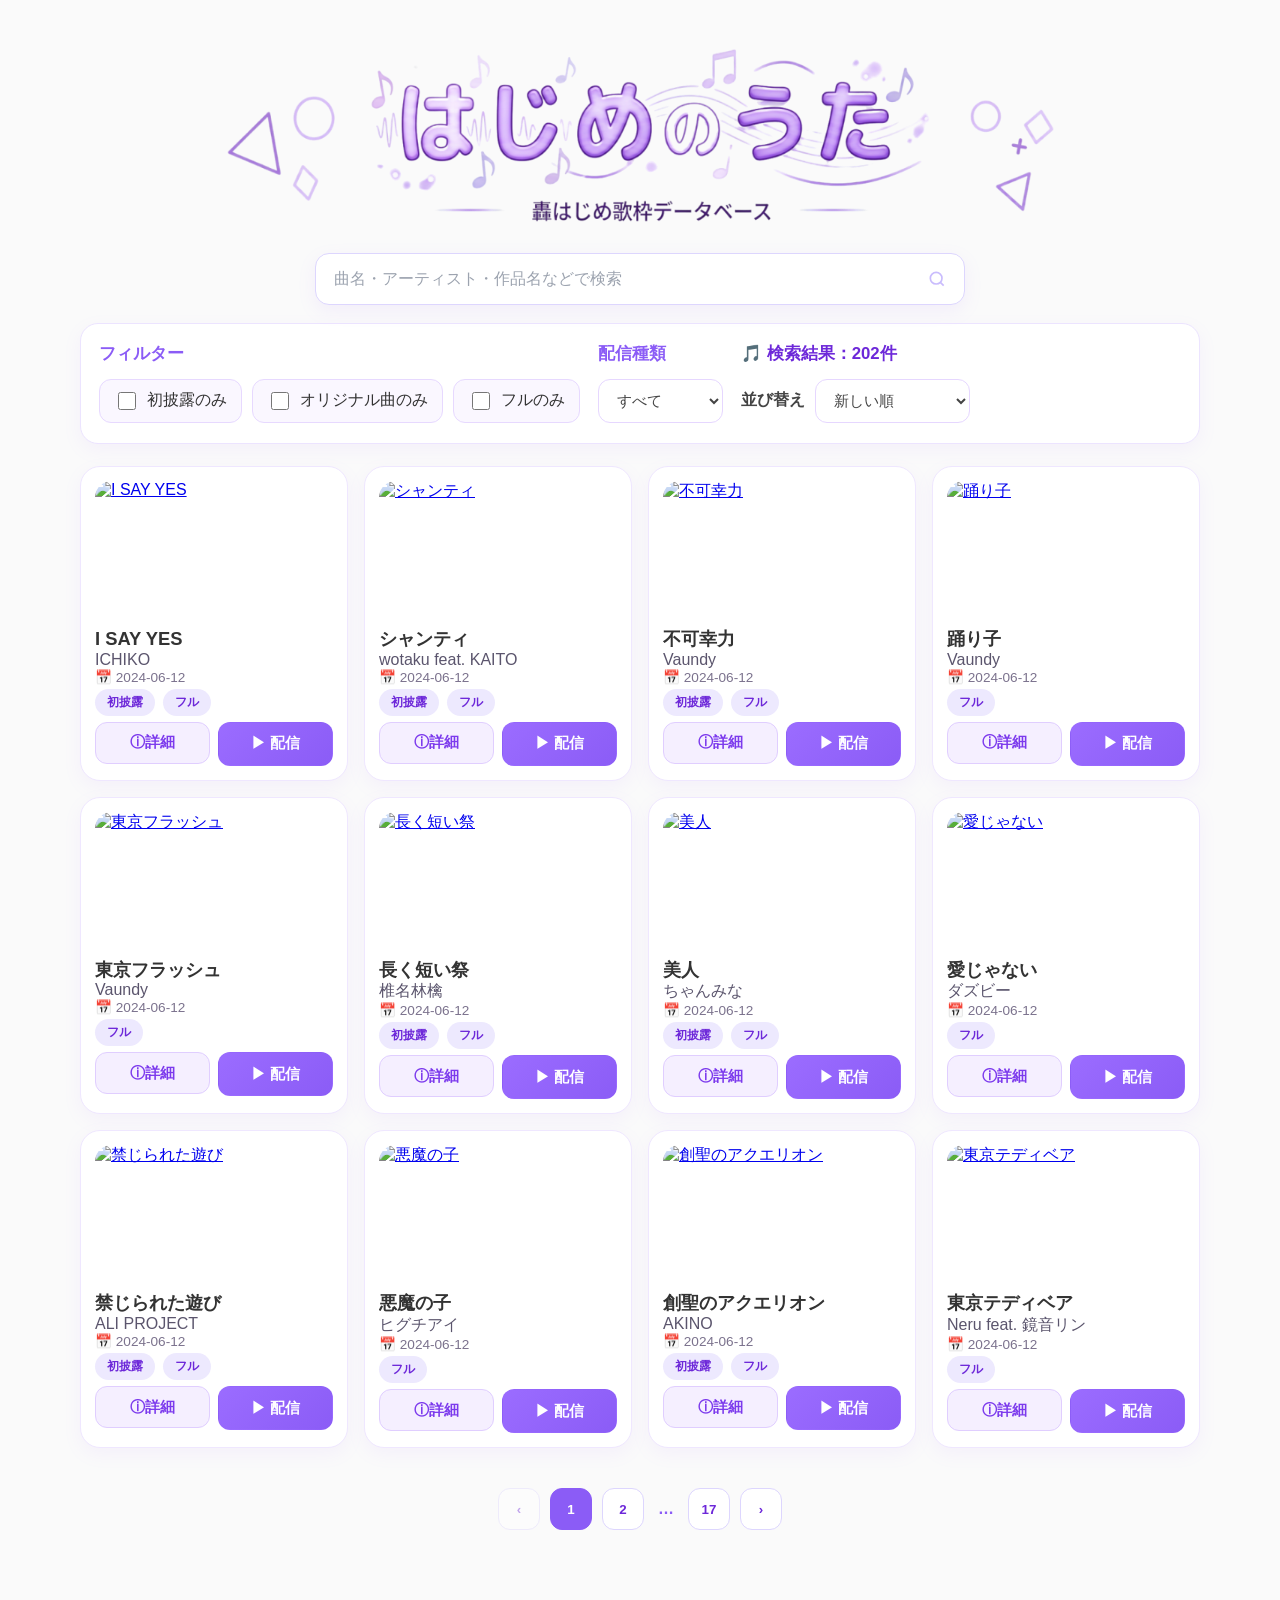
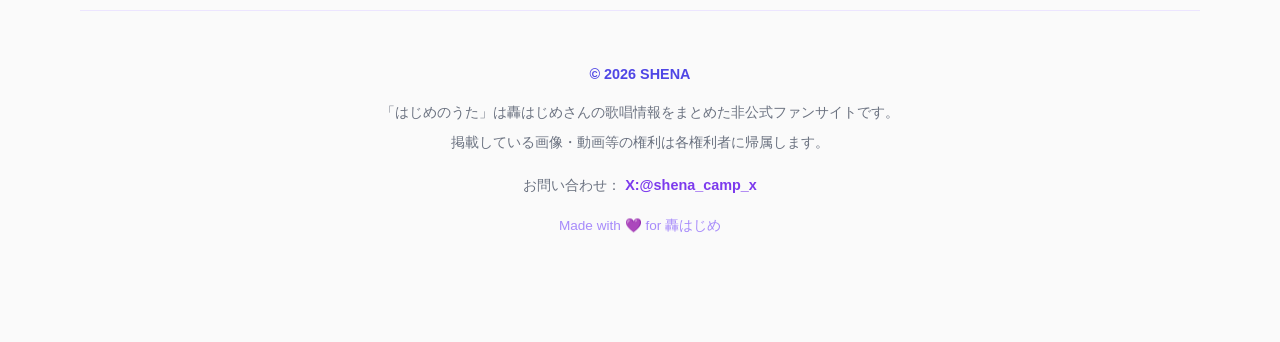
==== commit a727c2ad: "20260815_スマホ版ロゴ修正" ====
--- a/index.html
+++ b/index.html
@@ -22,12 +22,18 @@
 <body>
   <div class="page-title">
    <a href="/" class="title-content">
-    <h1>
-      <img
-        src="logo.png"
-        alt="はじめのうた"
-        class="site-logo">
-    </h1>
+  <h1>
+   <picture>
+    <source
+      media="(max-width: 768px)"
+      srcset="logo-mobile.png">
+
+    <img
+      src="logo.png"
+      alt="はじめのうた"
+      class="site-logo">
+   </picture>
+  </h1>
     <p class="logo-description">
       轟はじめ歌枠データベース
     </p>
--- a/style.css
+++ b/style.css
@@ -25,6 +25,13 @@
 }
 
 @media (max-width: 768px) {
+  .site-logo {
+    width: 94%;
+    max-width: none;
+    margin: 0 auto;
+   }
+  }
+
   .title-decor {
     width: 72px;
     height: 72px;
@@ -42,11 +49,15 @@
   .decor-shape {
     stroke-width: 2;
   }
-}
 
 /* ========================================
    サイトロゴ画像
 ======================================== */
+
+.title-content picture {
+  display: block;
+  width: 100%;
+}
 
 .site-logo {
   display: block;
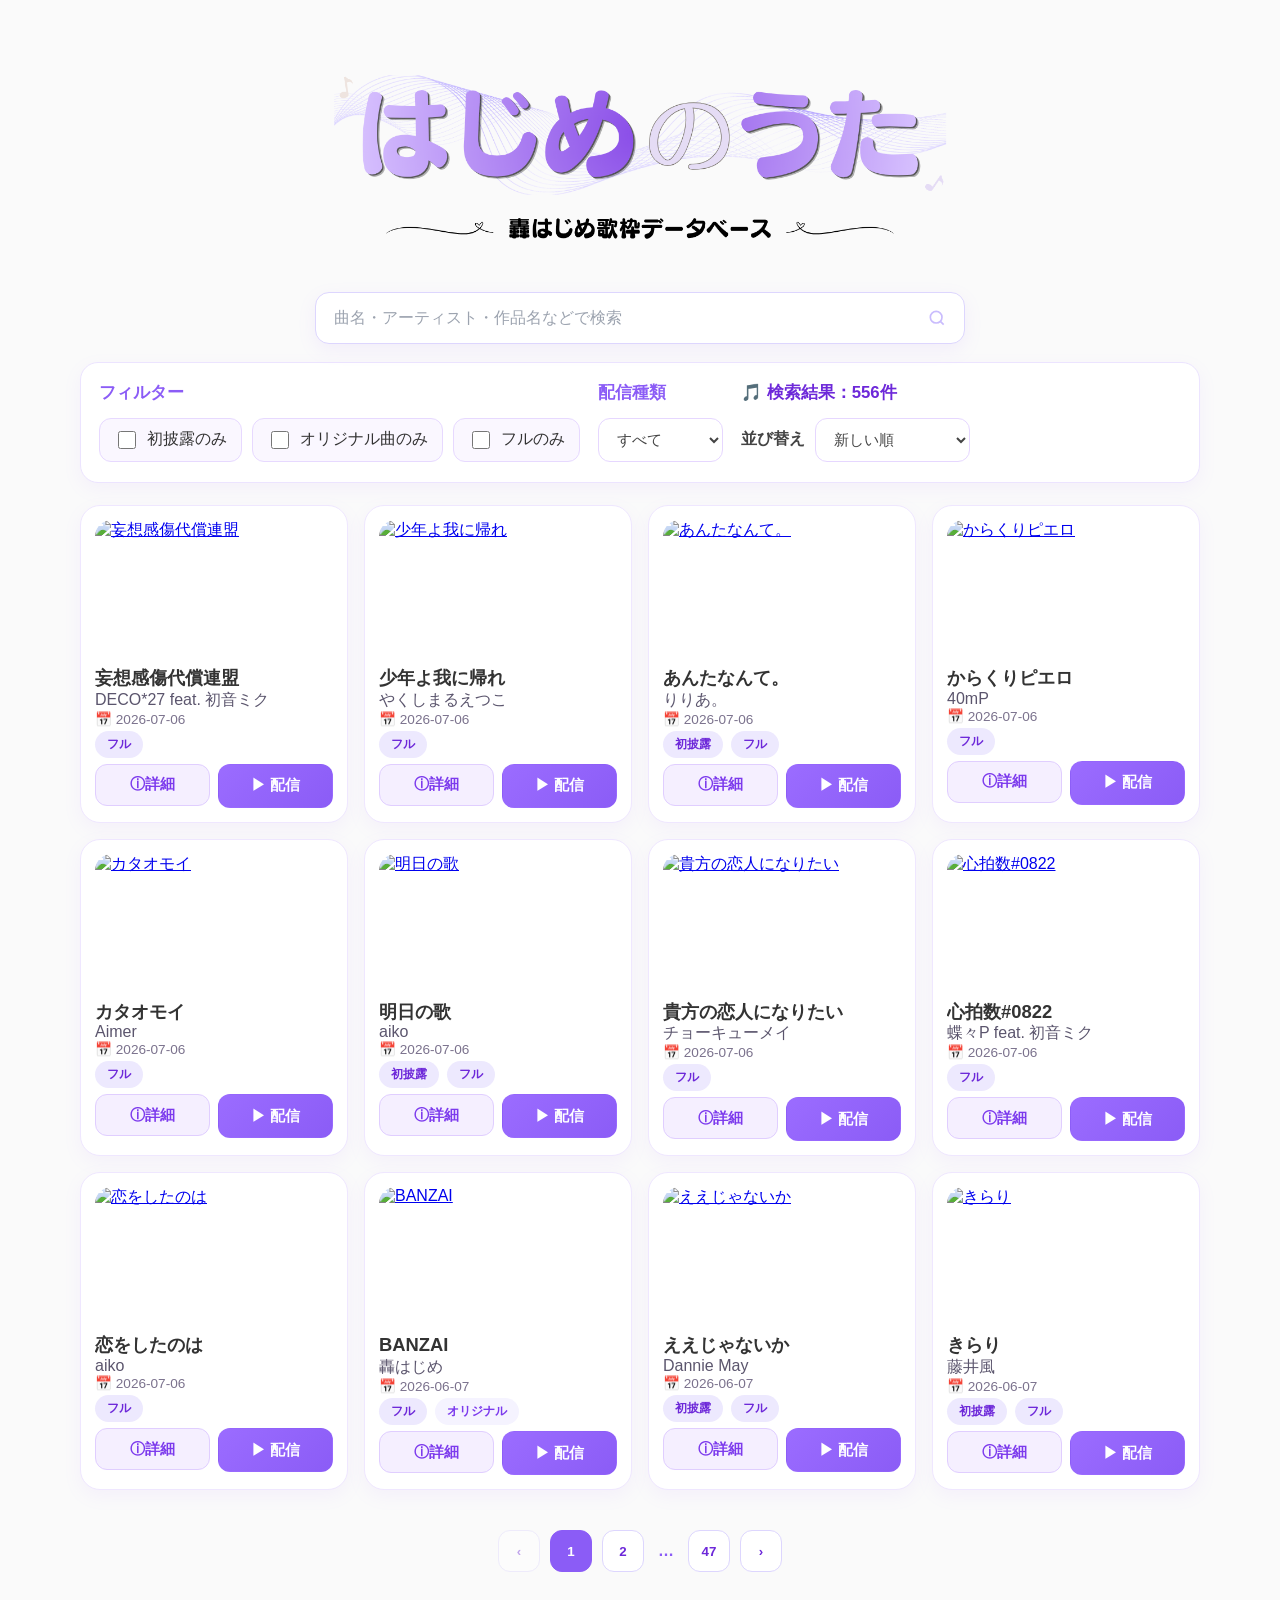
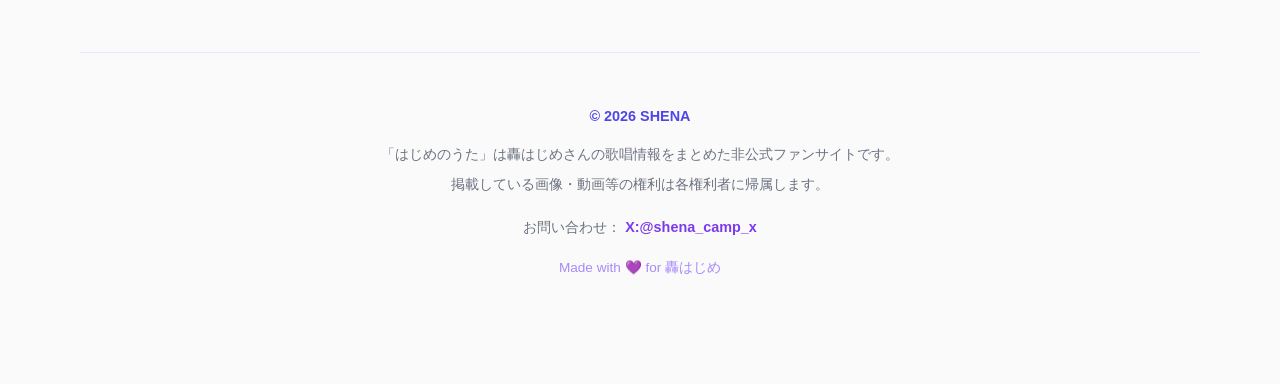
==== commit 13316fae: "20260819_ver.1.1.1_RE 名称変更して再アップロード" ====
--- a/index.html
+++ b/index.html
@@ -2,21 +2,48 @@
 <html lang="ja">
 <head>
   <!-- Google tag (gtag.js) -->
-<script async src="https://www.googletagmanager.com/gtag/js?id=G-S7LTCV2K3W"></script>
-<script>
-  window.dataLayer = window.dataLayer || [];
-  function gtag(){dataLayer.push(arguments);}
-  gtag('js', new Date());
-
-  gtag('config', 'G-S7LTCV2K3W');
-</script>
+  <script async src="https://www.googletagmanager.com/gtag/js?id=G-S7LTCV2K3W"></script>
+  <script>
+    window.dataLayer = window.dataLayer || [];
+    function gtag(){dataLayer.push(arguments);}
+    gtag('js', new Date());
+
+    gtag('config', 'G-S7LTCV2K3W');
+  </script>
+
+  <!-- 基本設定 -->
   <meta charset="UTF-8">
   <meta name="viewport" content="width=device-width, initial-scale=1.0">
-  <link rel="icon" href="favicon.png">
+
+  <!-- favicon -->
+  <link rel="icon" href="favicon-v2.png">
+
+  <!-- ページタイトル -->
   <title>はじめのうた | 轟はじめ歌枠データベース</title>
+
+  <!-- OGP -->
+  <meta property="og:title" content="はじめのうた | 轟はじめ歌枠データベース">
+  <meta property="og:description" content="轟はじめさんが歌った曲をまとめた非公式ファンサイト。曲名・アーティスト・作品名などから歌唱情報を検索できます。">
+  <meta property="og:type" content="website">
+  <meta property="og:url" content="https://hajimenouta.com/">
+  <meta property="og:image" content="https://hajimenouta.com/ogp-v1.png">
+  <meta property="og:site_name" content="はじめのうた">
+  <meta property="og:locale" content="ja_JP">
+
+  <!-- X / Twitter -->
+  <meta name="twitter:card" content="summary_large_image">
+  <meta name="twitter:title" content="はじめのうた | 轟はじめ歌枠データベース">
+  <meta name="twitter:description" content="轟はじめさんが歌った曲を検索できる非公式ファンサイト。">
+  <meta name="twitter:image" content="https://hajimenouta.com/ogp-v1.png">
+
+  <!-- Google Fonts -->
   <link rel="preconnect" href="https://fonts.googleapis.com">
   <link rel="preconnect" href="https://fonts.gstatic.com" crossorigin>
-  <link href="https://fonts.googleapis.com/css2?family=M+PLUS+Rounded+1c:wght@400;700;800&family=Zen+Maru+Gothic:wght@400;700;900&display=swap" rel="stylesheet">
+  <link
+    href="https://fonts.googleapis.com/css2?family=M+PLUS+Rounded+1c:wght@400;700;800&family=Zen+Maru+Gothic:wght@400;700;900&display=swap"
+    rel="stylesheet">
+
+  <!-- CSS -->
   <link rel="stylesheet" href="./style.css">
 </head>
 <body>
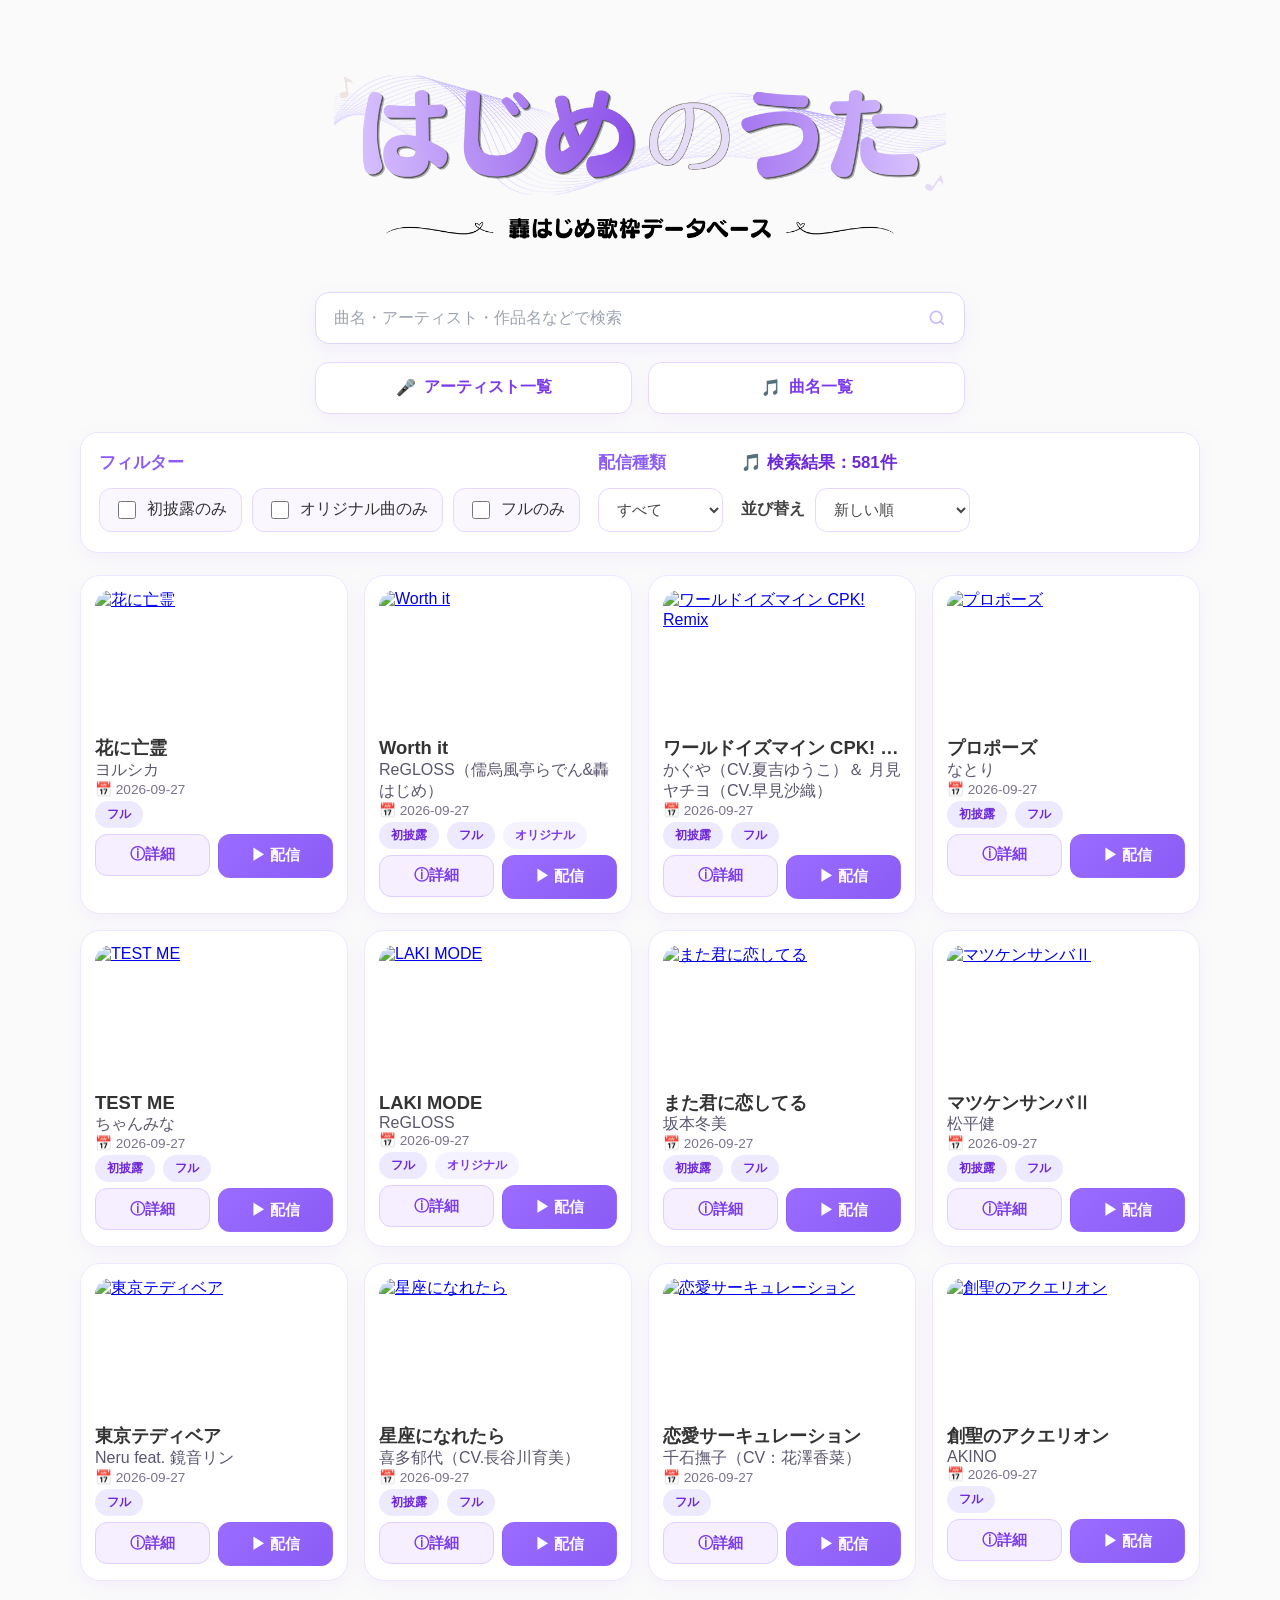
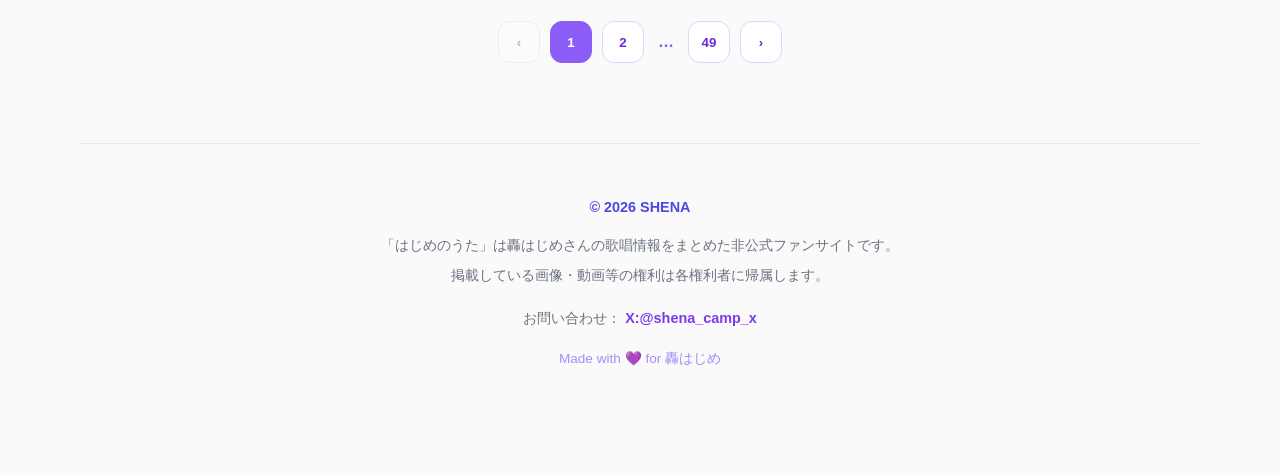
==== commit 970af807: "2026.10.18_add_artists＆songs.html 配信２つ分曲追加" ====
--- a/index.html
+++ b/index.html
@@ -16,7 +16,7 @@
   <meta name="viewport" content="width=device-width, initial-scale=1.0">
 
   <!-- favicon -->
-  <link rel="icon" href="favicon-v2.png">
+  <link rel="icon" href="favicon-v1.png">
 
   <!-- ページタイトル -->
   <title>はじめのうた | 轟はじめ歌枠データベース</title>
@@ -74,7 +74,21 @@
     id="search"
     placeholder="曲名・アーティスト・作品名などで検索">
   </div>
-  <div class="filter-area">
+
+  <!-- 一覧ページへのリンク -->
+  <div class="browse-links">
+  <a href="./artists.html" class="browse-link">
+    🎤 <span class="browse-label-pc">アーティスト一覧</span>
+    <span class="browse-label-mobile">アーティスト</span>
+  </a>
+
+  <a href="./songs.html" class="browse-link">
+    🎵 <span class="browse-label-pc">曲名一覧</span>
+    <span class="browse-label-mobile">曲名</span>
+  </a>
+  </div>
+
+   <div class="filter-area">
 
     <button
     type="button"
--- a/style.css
+++ b/style.css
@@ -713,6 +713,90 @@
     margin:0 auto 18px;
 }
 
+/* ========================================
+   一覧ページへのリンク
+======================================== */
+
+.browse-links {
+    display: grid;
+    grid-template-columns: repeat(2, minmax(0, 1fr));
+    gap: 16px;
+    max-width: 650px;
+    margin: 0 auto 18px;
+}
+
+.browse-link {
+    display: flex;
+    align-items: center;
+    justify-content: center;
+    gap: 8px;
+
+    height: 52px;
+    padding: 0 12px;
+    box-sizing: border-box;
+
+    background: #ffffff;
+    border: 1px solid #e7d9ff;
+    border-radius: 14px;
+
+    color: #7c3aed;
+    font-size: 1rem;
+    font-weight: 800;
+    text-align: center;
+    text-decoration: none;
+
+    box-shadow: 0 6px 18px rgba(181, 124, 255, .08);
+
+    transition:
+        background-color .2s ease,
+        border-color .2s ease,
+        transform .2s ease,
+        box-shadow .2s ease;
+}
+
+/* PC用 */
+.browse-label-pc {
+    display: inline;
+}
+
+.browse-label-mobile {
+    display: none;
+}
+
+/* スマホ用 */
+@media (max-width: 768px) {
+    .browse-label-pc {
+        display: none;
+    }
+
+    .browse-label-mobile {
+        display: inline;
+    }
+}
+
+/* アーティスト一覧のホバー */
+a.browse-link:hover {
+    background: #f6f1ff;
+    border-color: #c4b5fd;
+    transform: translateY(-2px);
+    box-shadow: 0 8px 20px rgba(181, 124, 255, .16);
+}
+
+/* 曲名一覧：準備中 */
+.browse-link-disabled {
+    color: #9ca3af;
+    background: #f9fafb;
+    border-color: #e5e7eb;
+    cursor: default;
+}
+
+/* 準備中ラベル */
+.browse-link-disabled span {
+    font-size: .75rem;
+    font-weight: 500;
+    color: #9ca3af;
+}
+
 .search-wrapper::after{
     content:"";
 
@@ -767,16 +851,13 @@
    上部固定エリア
 ========================================== */
 
- .sticky-search-area{
-    position: sticky;
-    top: 0;
-    z-index: 100;
-
-    background:#fafafa;
-
-    padding-top:12px;
-    padding-bottom:12px;
-
+  .sticky-search-area {
+    position: static;
+
+    background: #fafafa;
+
+    padding-top: 12px;
+    padding-bottom: 12px;
   }
 
   /* ---------- 検索 ---------- */
